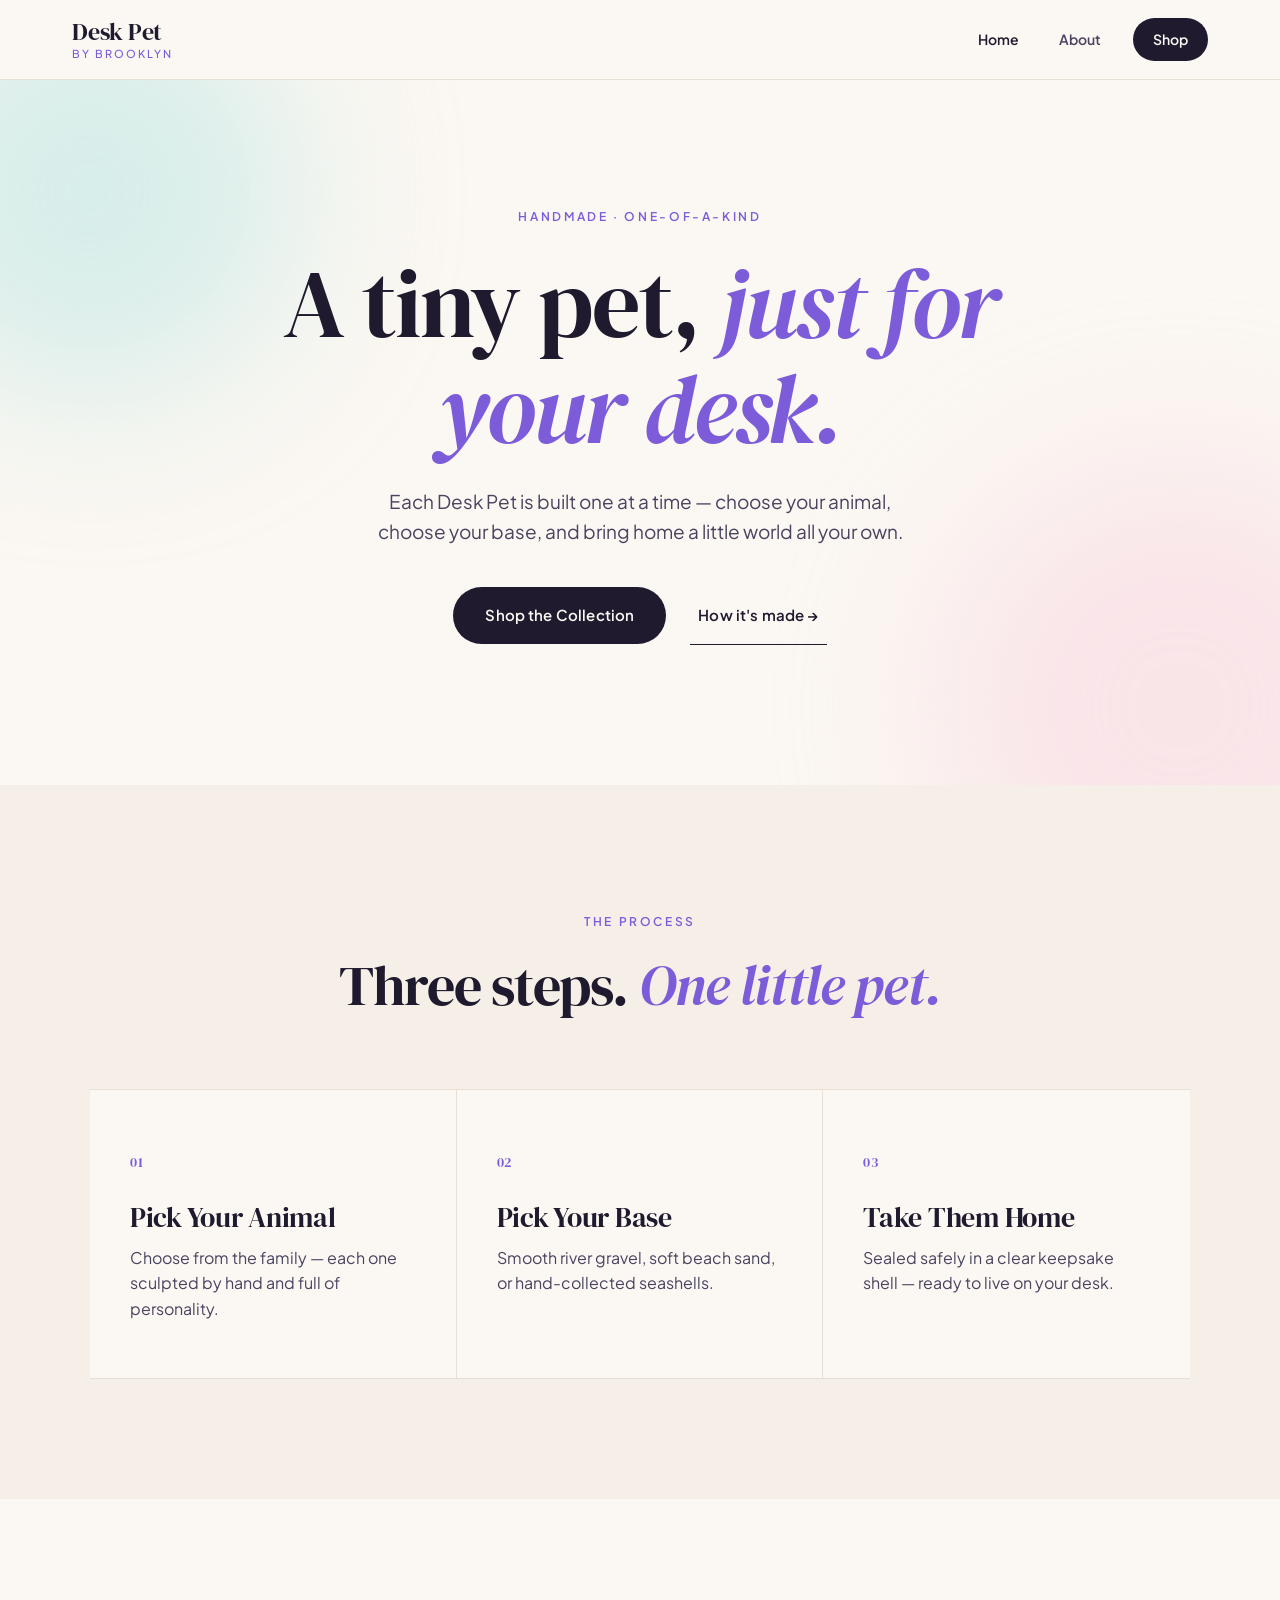
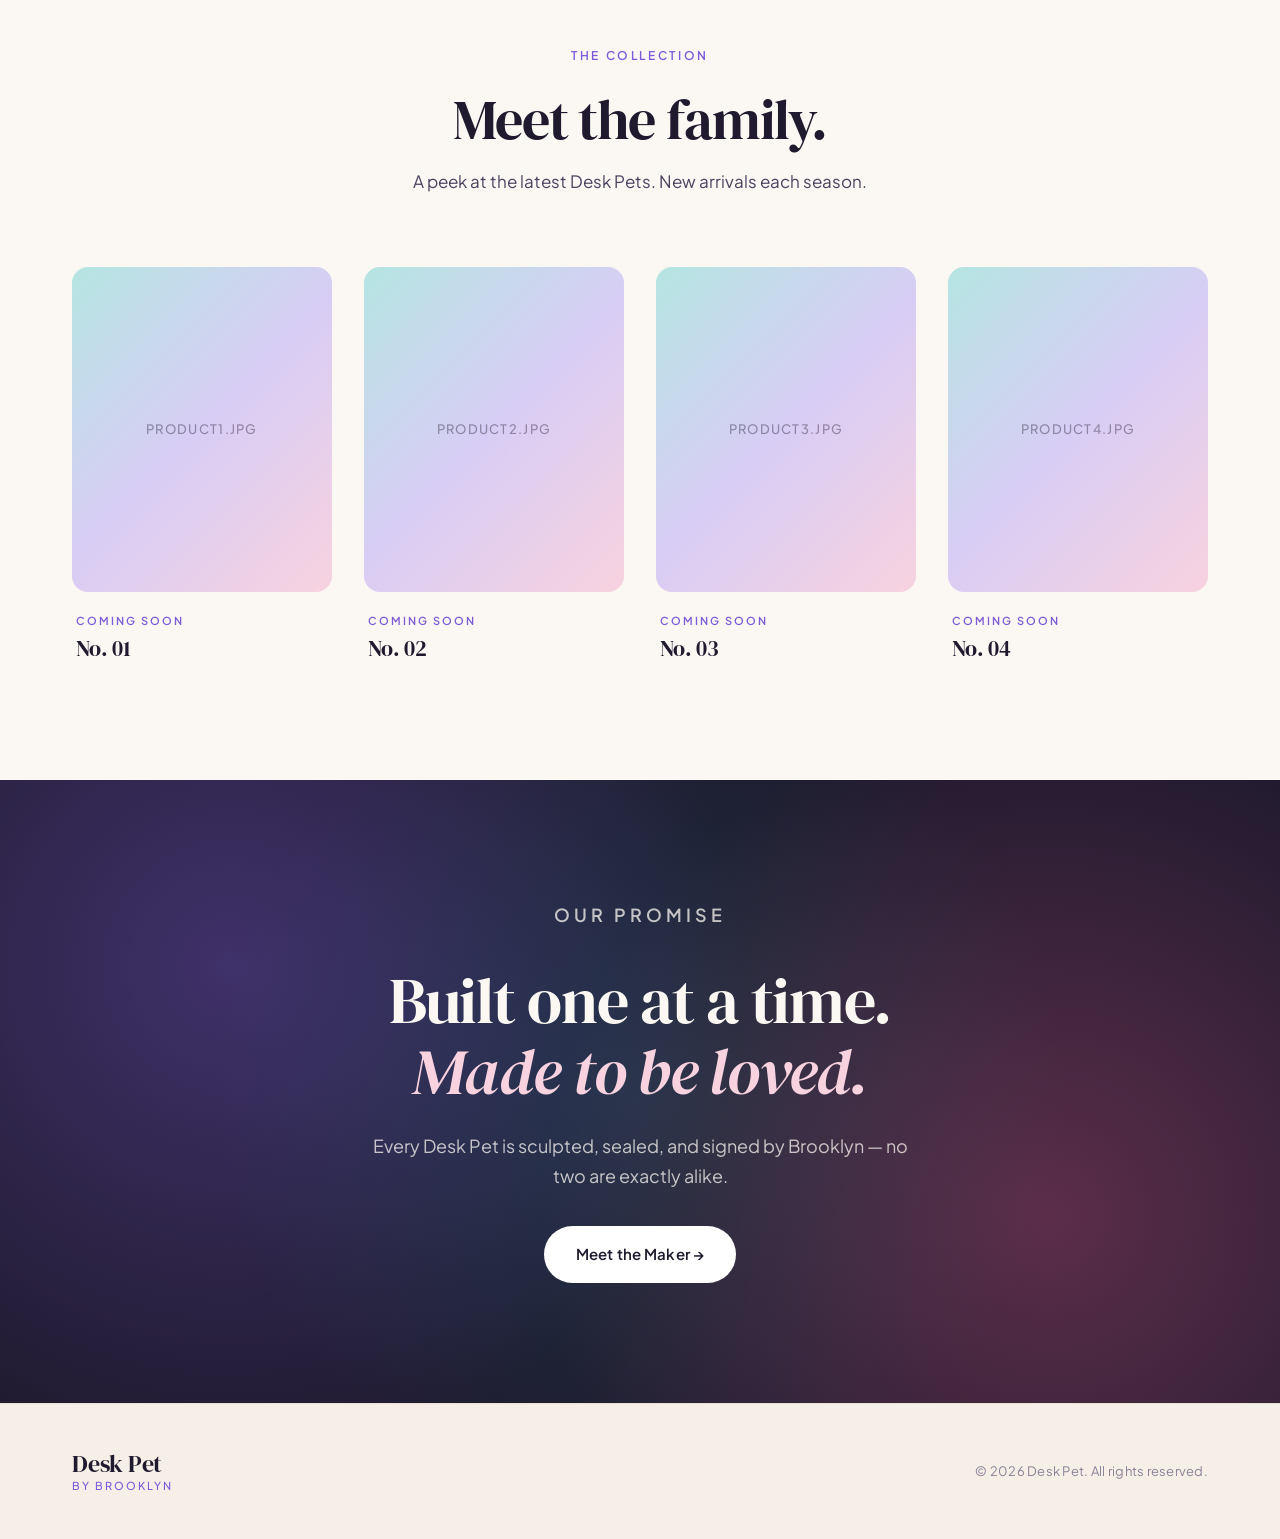
==== index.html @ 59d85c4a "Initial commit: Desk Pet by Brooklyn — home + about pages Co-Authored-By: Claude Opus 4.6 <noreply@a" ====
<!DOCTYPE html>
<html lang="en">
<head>
  <meta charset="UTF-8" />
  <meta name="viewport" content="width=device-width, initial-scale=1.0" />
  <title>Desk Pet — by Brooklyn</title>
  <meta name="description" content="Tiny handmade pets in their own little world. Pick your animal. Pick your base. Take them home." />
  <link rel="preconnect" href="https://fonts.googleapis.com" />
  <link rel="preconnect" href="https://fonts.gstatic.com" crossorigin />
  <link href="https://fonts.googleapis.com/css2?family=DM+Serif+Display:ital@0;1&family=Plus+Jakarta+Sans:wght@400;500;600;700&display=swap" rel="stylesheet" />
  <link rel="stylesheet" href="styles.css" />
</head>
<body>

  <header class="site-header">
    <div class="header-inner">
      <a href="index.html" class="logo">
        <span class="logo-text">Desk Pet</span>
        <span class="logo-by">by Brooklyn</span>
      </a>
      <nav class="site-nav">
        <a href="index.html" class="active">Home</a>
        <a href="about.html">About</a>
        <a href="#shop" class="nav-cta">Shop</a>
      </nav>
    </div>
  </header>

  <!-- HERO -->
  <section class="hero">
    <div class="hero-inner">
      <p class="eyebrow">Handmade · One-of-a-kind</p>
      <h1>A tiny pet, <em>just for your desk.</em></h1>
      <p class="hero-sub">Each Desk Pet is built one at a time — choose your animal, choose your base, and bring home a little world all your own.</p>
      <div class="hero-ctas">
        <a href="#shop" class="btn btn-primary">Shop the Collection</a>
        <a href="#how" class="btn btn-link">How it's made →</a>
      </div>
    </div>
    <div class="hero-decor decor1"></div>
    <div class="hero-decor decor2"></div>
  </section>

  <!-- HOW IT WORKS -->
  <section id="how" class="how">
    <div class="container">
      <div class="section-head">
        <p class="overline">The Process</p>
        <h2>Three steps. <span class="serif-em">One little pet.</span></h2>
      </div>

      <div class="steps">
        <div class="step">
          <span class="step-num">01</span>
          <h3>Pick Your Animal</h3>
          <p>Choose from the family — each one sculpted by hand and full of personality.</p>
        </div>
        <div class="step">
          <span class="step-num">02</span>
          <h3>Pick Your Base</h3>
          <p>Smooth river gravel, soft beach sand, or hand-collected seashells.</p>
        </div>
        <div class="step">
          <span class="step-num">03</span>
          <h3>Take Them Home</h3>
          <p>Sealed safely in a clear keepsake shell — ready to live on your desk.</p>
        </div>
      </div>
    </div>
  </section>

  <!-- PRODUCT GALLERY -->
  <section id="shop" class="gallery">
    <div class="container">
      <div class="section-head">
        <p class="overline">The Collection</p>
        <h2>Meet the family.</h2>
        <p class="section-sub">A peek at the latest Desk Pets. New arrivals each season.</p>
      </div>

      <div class="grid">
        <article class="card">
          <div class="card-img">
            <img src="images/product1.jpg" alt="Desk Pet" onerror="this.parentElement.classList.add('placeholder'); this.style.display='none';" />
            <span class="placeholder-text">product1.jpg</span>
          </div>
          <div class="card-body">
            <p class="card-meta">Coming soon</p>
            <h3>No. 01</h3>
          </div>
        </article>

        <article class="card">
          <div class="card-img">
            <img src="images/product2.jpg" alt="Desk Pet" onerror="this.parentElement.classList.add('placeholder'); this.style.display='none';" />
            <span class="placeholder-text">product2.jpg</span>
          </div>
          <div class="card-body">
            <p class="card-meta">Coming soon</p>
            <h3>No. 02</h3>
          </div>
        </article>

        <article class="card">
          <div class="card-img">
            <img src="images/product3.jpg" alt="Desk Pet" onerror="this.parentElement.classList.add('placeholder'); this.style.display='none';" />
            <span class="placeholder-text">product3.jpg</span>
          </div>
          <div class="card-body">
            <p class="card-meta">Coming soon</p>
            <h3>No. 03</h3>
          </div>
        </article>

        <article class="card">
          <div class="card-img">
            <img src="images/product4.jpg" alt="Desk Pet" onerror="this.parentElement.classList.add('placeholder'); this.style.display='none';" />
            <span class="placeholder-text">product4.jpg</span>
          </div>
          <div class="card-body">
            <p class="card-meta">Coming soon</p>
            <h3>No. 04</h3>
          </div>
        </article>
      </div>
    </div>
  </section>

  <!-- STORY STRIP -->
  <section class="story-strip">
    <div class="container">
      <p class="overline overline-light">Our Promise</p>
      <h2>Built one at a time.<br/><span class="serif-em">Made to be loved.</span></h2>
      <p>Every Desk Pet is sculpted, sealed, and signed by Brooklyn — no two are exactly alike.</p>
      <a href="about.html" class="btn btn-primary-light">Meet the Maker →</a>
    </div>
  </section>

  <footer class="site-footer">
    <div class="container footer-inner">
      <div class="footer-brand">
        <span class="logo-text">Desk Pet</span>
        <span class="logo-by">by Brooklyn</span>
      </div>
      <p class="footer-copy">© <span id="year"></span> Desk Pet. All rights reserved.</p>
    </div>
  </footer>

  <script>
    document.getElementById('year').textContent = new Date().getFullYear();
  </script>
</body>
</html>
---- styles.css ----
/* ===========================================
   Desk Pet — by Brooklyn
   Premium kid-brand aesthetic
   Palette: Teal · Purple · Pink on warm cream
   =========================================== */

:root {
  /* Brand */
  --teal: #0F8A85;
  --teal-soft: #B5E5E2;
  --purple: #7C5CD9;
  --purple-soft: #D8CDF5;
  --pink: #E85A8C;
  --pink-soft: #F8D2DF;

  /* Neutrals */
  --cream: #FBF7F2;
  --cream-2: #F5EFE7;
  --ink: #1F1A2E;
  --ink-2: #4A4360;
  --ink-3: #8A8299;
  --line: #E8E0D5;
  --white: #FFFFFF;

  /* Type */
  --serif: 'DM Serif Display', Georgia, serif;
  --sans: 'Plus Jakarta Sans', system-ui, -apple-system, sans-serif;

  /* Tokens */
  --radius-sm: 10px;
  --radius: 16px;
  --radius-lg: 24px;
  --shadow-sm: 0 1px 2px rgba(31, 26, 46, 0.04), 0 4px 12px rgba(31, 26, 46, 0.04);
  --shadow: 0 4px 12px rgba(31, 26, 46, 0.06), 0 16px 40px rgba(31, 26, 46, 0.06);
  --shadow-lg: 0 24px 60px rgba(31, 26, 46, 0.12);

  --maxw: 1200px;
}

* { box-sizing: border-box; margin: 0; padding: 0; }

html { scroll-behavior: smooth; }

body {
  font-family: var(--sans);
  font-weight: 400;
  font-size: 17px;
  line-height: 1.65;
  color: var(--ink-2);
  background: var(--cream);
  -webkit-font-smoothing: antialiased;
  -moz-osx-font-smoothing: grayscale;
  overflow-x: hidden;
}

h1, h2, h3, h4 {
  font-family: var(--serif);
  font-weight: 400;
  color: var(--ink);
  line-height: 1.1;
  letter-spacing: -0.01em;
}
h1 em, h2 em, h3 em { font-style: italic; }

a {
  color: var(--purple);
  text-decoration: none;
  transition: color .2s ease;
}
a:hover { color: var(--pink); }

img { max-width: 100%; display: block; }

.container {
  max-width: var(--maxw);
  margin: 0 auto;
  padding: 0 32px;
}

/* ===========================================
   Header
   =========================================== */
.site-header {
  position: sticky;
  top: 0;
  z-index: 100;
  background: rgba(251, 247, 242, 0.85);
  backdrop-filter: saturate(180%) blur(14px);
  -webkit-backdrop-filter: saturate(180%) blur(14px);
  border-bottom: 1px solid var(--line);
}
.header-inner {
  max-width: var(--maxw);
  margin: 0 auto;
  padding: 18px 32px;
  display: flex;
  align-items: center;
  justify-content: space-between;
}

.logo {
  display: flex;
  flex-direction: column;
  line-height: 1;
  color: var(--ink);
}
.logo:hover { color: var(--ink); }
.logo-text {
  font-family: var(--serif);
  font-size: 24px;
  letter-spacing: -0.01em;
  color: var(--ink);
}
.logo-by {
  font-family: var(--sans);
  font-size: 11px;
  font-weight: 500;
  text-transform: uppercase;
  letter-spacing: 0.18em;
  color: var(--purple);
  margin-top: 4px;
}

.site-nav {
  display: flex;
  align-items: center;
  gap: 8px;
}
.site-nav a {
  font-family: var(--sans);
  font-weight: 600;
  font-size: 14px;
  color: var(--ink-2);
  padding: 10px 16px;
  border-radius: 999px;
  transition: all .2s ease;
}
.site-nav a:hover { color: var(--ink); background: var(--cream-2); }
.site-nav a.active { color: var(--ink); }
.site-nav .nav-cta {
  background: var(--ink);
  color: var(--cream);
  padding: 10px 20px;
  margin-left: 8px;
}
.site-nav .nav-cta:hover {
  background: var(--purple);
  color: var(--white);
}

/* ===========================================
   Hero
   =========================================== */
.hero {
  position: relative;
  padding: 120px 32px 140px;
  text-align: center;
  overflow: hidden;
}
.hero-inner {
  position: relative;
  z-index: 2;
  max-width: 820px;
  margin: 0 auto;
}

.eyebrow,
.overline {
  display: inline-block;
  font-family: var(--sans);
  font-size: 12px;
  font-weight: 600;
  letter-spacing: 0.22em;
  text-transform: uppercase;
  color: var(--purple);
  margin-bottom: 24px;
}
.overline-light { color: rgba(255,255,255,0.85); }
.overline-spaced { margin-top: 36px; }

.hero h1 {
  font-size: clamp(48px, 8vw, 96px);
  margin-bottom: 24px;
  letter-spacing: -0.02em;
}
.hero h1 em {
  color: var(--purple);
}

.hero-sub {
  font-size: clamp(17px, 1.6vw, 19px);
  color: var(--ink-2);
  max-width: 560px;
  margin: 0 auto 40px;
  line-height: 1.6;
}

.hero-ctas {
  display: flex;
  gap: 24px;
  justify-content: center;
  align-items: center;
  flex-wrap: wrap;
}

/* Subtle decorative shapes */
.hero-decor {
  position: absolute;
  border-radius: 50%;
  filter: blur(80px);
  opacity: 0.5;
  z-index: 0;
  pointer-events: none;
}
.decor1 {
  width: 420px; height: 420px;
  background: var(--teal-soft);
  top: -100px; left: -120px;
}
.decor2 {
  width: 480px; height: 480px;
  background: var(--pink-soft);
  bottom: -160px; right: -140px;
}

/* ===========================================
   Buttons
   =========================================== */
.btn {
  display: inline-flex;
  align-items: center;
  justify-content: center;
  font-family: var(--sans);
  font-weight: 600;
  font-size: 15px;
  letter-spacing: 0.01em;
  cursor: pointer;
  border: none;
  transition: transform .2s ease, background .2s ease, color .2s ease, box-shadow .2s ease;
  white-space: nowrap;
}
.btn-primary {
  background: var(--ink);
  color: var(--cream);
  padding: 16px 32px;
  border-radius: 999px;
}
.btn-primary:hover {
  background: var(--purple);
  color: var(--white);
  transform: translateY(-2px);
  box-shadow: 0 12px 24px rgba(124, 92, 217, 0.25);
}
.btn-primary-light {
  background: var(--white);
  color: var(--ink);
  padding: 16px 32px;
  border-radius: 999px;
}
.btn-primary-light:hover {
  color: var(--purple);
  transform: translateY(-2px);
  box-shadow: 0 12px 24px rgba(0, 0, 0, 0.18);
}
.btn-link {
  background: transparent;
  color: var(--ink);
  padding: 16px 8px;
  border-bottom: 1px solid var(--ink);
  border-radius: 0;
}
.btn-link:hover {
  color: var(--purple);
  border-color: var(--purple);
  transform: none;
}

/* ===========================================
   Section heads
   =========================================== */
.section-head {
  text-align: center;
  margin-bottom: 72px;
  max-width: 720px;
  margin-left: auto;
  margin-right: auto;
}
.section-head h2 {
  font-size: clamp(36px, 5vw, 56px);
  margin-bottom: 16px;
  letter-spacing: -0.02em;
}
.section-head .section-sub {
  color: var(--ink-2);
  font-size: 17px;
}
.serif-em {
  font-style: italic;
  color: var(--purple);
}

/* ===========================================
   How it works
   =========================================== */
.how {
  padding: 120px 0;
  background: var(--cream-2);
  position: relative;
}
.steps {
  display: grid;
  grid-template-columns: repeat(3, 1fr);
  gap: 0;
  max-width: 1100px;
  margin: 0 auto;
  border-top: 1px solid var(--line);
}
.step {
  padding: 56px 40px;
  border-bottom: 1px solid var(--line);
  border-right: 1px solid var(--line);
  background: var(--cream);
  transition: background .25s ease;
}
.step:last-child { border-right: none; }
.step:hover { background: var(--white); }

.step-num {
  display: inline-block;
  font-family: var(--serif);
  font-size: 14px;
  color: var(--purple);
  margin-bottom: 28px;
  letter-spacing: 0.04em;
}
.step h3 {
  font-size: 28px;
  margin-bottom: 12px;
  letter-spacing: -0.01em;
}
.step p {
  color: var(--ink-2);
  font-size: 16px;
  line-height: 1.6;
}

/* ===========================================
   Product Gallery
   =========================================== */
.gallery {
  padding: 140px 0 120px;
}

.grid {
  display: grid;
  grid-template-columns: repeat(4, 1fr);
  gap: 32px;
}

.card {
  background: transparent;
  border-radius: 0;
  transition: transform .35s cubic-bezier(.2,.7,.2,1);
}
.card:hover { transform: translateY(-6px); }

.card-img {
  position: relative;
  aspect-ratio: 4 / 5;
  background: linear-gradient(135deg, var(--teal-soft) 0%, var(--purple-soft) 50%, var(--pink-soft) 100%);
  overflow: hidden;
  border-radius: var(--radius);
  margin-bottom: 20px;
}
.card-img img {
  width: 100%;
  height: 100%;
  object-fit: cover;
  transition: transform .6s cubic-bezier(.2,.7,.2,1);
}
.card:hover .card-img img { transform: scale(1.04); }

.placeholder-text {
  position: absolute;
  inset: 0;
  display: none;
  align-items: center;
  justify-content: center;
  font-family: var(--sans);
  font-size: 13px;
  font-weight: 500;
  letter-spacing: 0.1em;
  text-transform: uppercase;
  color: var(--ink);
  opacity: 0.4;
}
.card-img.placeholder .placeholder-text { display: flex; }

.card-body { padding: 0 4px; }
.card-meta {
  font-family: var(--sans);
  font-size: 11px;
  font-weight: 600;
  letter-spacing: 0.18em;
  text-transform: uppercase;
  color: var(--purple);
  margin-bottom: 6px;
}
.card-body h3 {
  font-size: 22px;
  letter-spacing: -0.01em;
}

/* ===========================================
   Story Strip
   =========================================== */
.story-strip {
  background: var(--ink);
  color: var(--cream);
  padding: 120px 0;
  text-align: center;
  position: relative;
  overflow: hidden;
}
.story-strip::before {
  content: '';
  position: absolute;
  inset: 0;
  background:
    radial-gradient(circle at 18% 30%, rgba(124, 92, 217, 0.35) 0%, transparent 45%),
    radial-gradient(circle at 82% 70%, rgba(232, 90, 140, 0.3) 0%, transparent 45%),
    radial-gradient(circle at 50% 50%, rgba(15, 138, 133, 0.2) 0%, transparent 60%);
  pointer-events: none;
}
.story-strip .container { position: relative; z-index: 1; }
.story-strip h2 {
  font-size: clamp(36px, 5vw, 64px);
  color: var(--cream);
  margin-bottom: 24px;
  letter-spacing: -0.02em;
}
.story-strip h2 .serif-em { color: var(--pink-soft); }
.story-strip p {
  color: rgba(251, 247, 242, 0.75);
  font-size: 18px;
  max-width: 560px;
  margin: 0 auto 36px;
}

/* ===========================================
   About page
   =========================================== */
.about-hero {
  position: relative;
  padding: 100px 32px 60px;
  text-align: center;
  overflow: hidden;
}
.about-hero h1 {
  font-size: clamp(48px, 7vw, 88px);
  margin-bottom: 20px;
  letter-spacing: -0.02em;
}
.about-hero h1 em { color: var(--purple); }
.about-tagline {
  font-size: 19px;
  color: var(--ink-2);
  max-width: 540px;
  margin: 0 auto;
}

.about {
  padding: 80px 0 120px;
}

.about-grid {
  display: grid;
  grid-template-columns: 1fr 1.2fr;
  gap: 80px;
  align-items: start;
  margin-bottom: 120px;
}

.photo-frame {
  position: relative;
  aspect-ratio: 4 / 5;
  border-radius: var(--radius-lg);
  background: linear-gradient(135deg, var(--teal-soft) 0%, var(--purple-soft) 100%);
  overflow: hidden;
  box-shadow: var(--shadow-lg);
}
.photo-frame img {
  width: 100%;
  height: 100%;
  object-fit: cover;
}
.photo-frame.placeholder .placeholder-text { display: flex; }

.about-bio h2 {
  font-size: clamp(28px, 3.5vw, 40px);
  margin: 12px 0 20px;
  letter-spacing: -0.01em;
}
.about-bio p {
  color: var(--ink-2);
  font-size: 17px;
  line-height: 1.75;
}

.muted-placeholder {
  font-style: italic;
  color: var(--ink-3) !important;
  background: var(--cream-2);
  padding: 14px 18px;
  border-radius: var(--radius-sm);
  border-left: 3px solid var(--purple-soft);
  font-size: 15px !important;
}

/* Fun facts */
.fun-facts { margin-top: 40px; }
.facts-grid {
  display: grid;
  grid-template-columns: repeat(4, 1fr);
  gap: 0;
  border-top: 1px solid var(--line);
  border-bottom: 1px solid var(--line);
}
.fact {
  padding: 36px 24px;
  text-align: center;
  border-right: 1px solid var(--line);
}
.fact:last-child { border-right: none; }

.fact-label {
  font-family: var(--sans);
  font-size: 11px;
  font-weight: 600;
  letter-spacing: 0.18em;
  text-transform: uppercase;
  color: var(--purple);
  margin-bottom: 12px;
}
.fact-value {
  font-family: var(--serif);
  font-size: 22px;
  color: var(--ink);
}
.fact .muted-placeholder {
  display: inline-block;
  font-size: 14px !important;
  background: transparent;
  border: none;
  padding: 0;
  color: var(--ink-3) !important;
}

/* ===========================================
   Footer
   =========================================== */
.site-footer {
  background: var(--cream-2);
  border-top: 1px solid var(--line);
  padding: 48px 0;
}
.footer-inner {
  display: flex;
  align-items: center;
  justify-content: space-between;
  gap: 24px;
  flex-wrap: wrap;
}
.footer-brand {
  display: flex;
  flex-direction: column;
  line-height: 1;
}
.footer-copy {
  font-size: 13px;
  color: var(--ink-3);
  letter-spacing: 0.02em;
}

/* ===========================================
   Responsive
   =========================================== */
@media (max-width: 960px) {
  .grid { grid-template-columns: repeat(2, 1fr); gap: 24px; }
  .steps { grid-template-columns: 1fr; }
  .step { border-right: none; }
  .step:last-child { border-bottom: none; }
  .about-grid { grid-template-columns: 1fr; gap: 48px; }
  .photo-frame { max-width: 380px; margin: 0 auto; }
  .facts-grid { grid-template-columns: repeat(2, 1fr); }
  .fact:nth-child(2) { border-right: none; }
  .fact:nth-child(1), .fact:nth-child(2) { border-bottom: 1px solid var(--line); }
}

@media (max-width: 640px) {
  .container { padding: 0 20px; }
  .header-inner { padding: 14px 20px; }
  .site-nav a { padding: 8px 12px; font-size: 13px; }
  .site-nav .nav-cta { padding: 10px 16px; }

  .hero { padding: 80px 20px 100px; }
  .how { padding: 80px 0; }
  .gallery { padding: 80px 0; }
  .story-strip { padding: 80px 0; }
  .about { padding: 60px 0 80px; }
  .about-hero { padding: 60px 20px 40px; }

  .section-head { margin-bottom: 48px; }

  .hero-ctas { flex-direction: column; gap: 16px; width: 100%; }
  .hero-ctas .btn { width: 100%; }

  .grid { grid-template-columns: 1fr; gap: 32px; }
  .step { padding: 40px 24px; }

  .about-grid { gap: 40px; margin-bottom: 80px; }

  .footer-inner { flex-direction: column; text-align: center; }
}
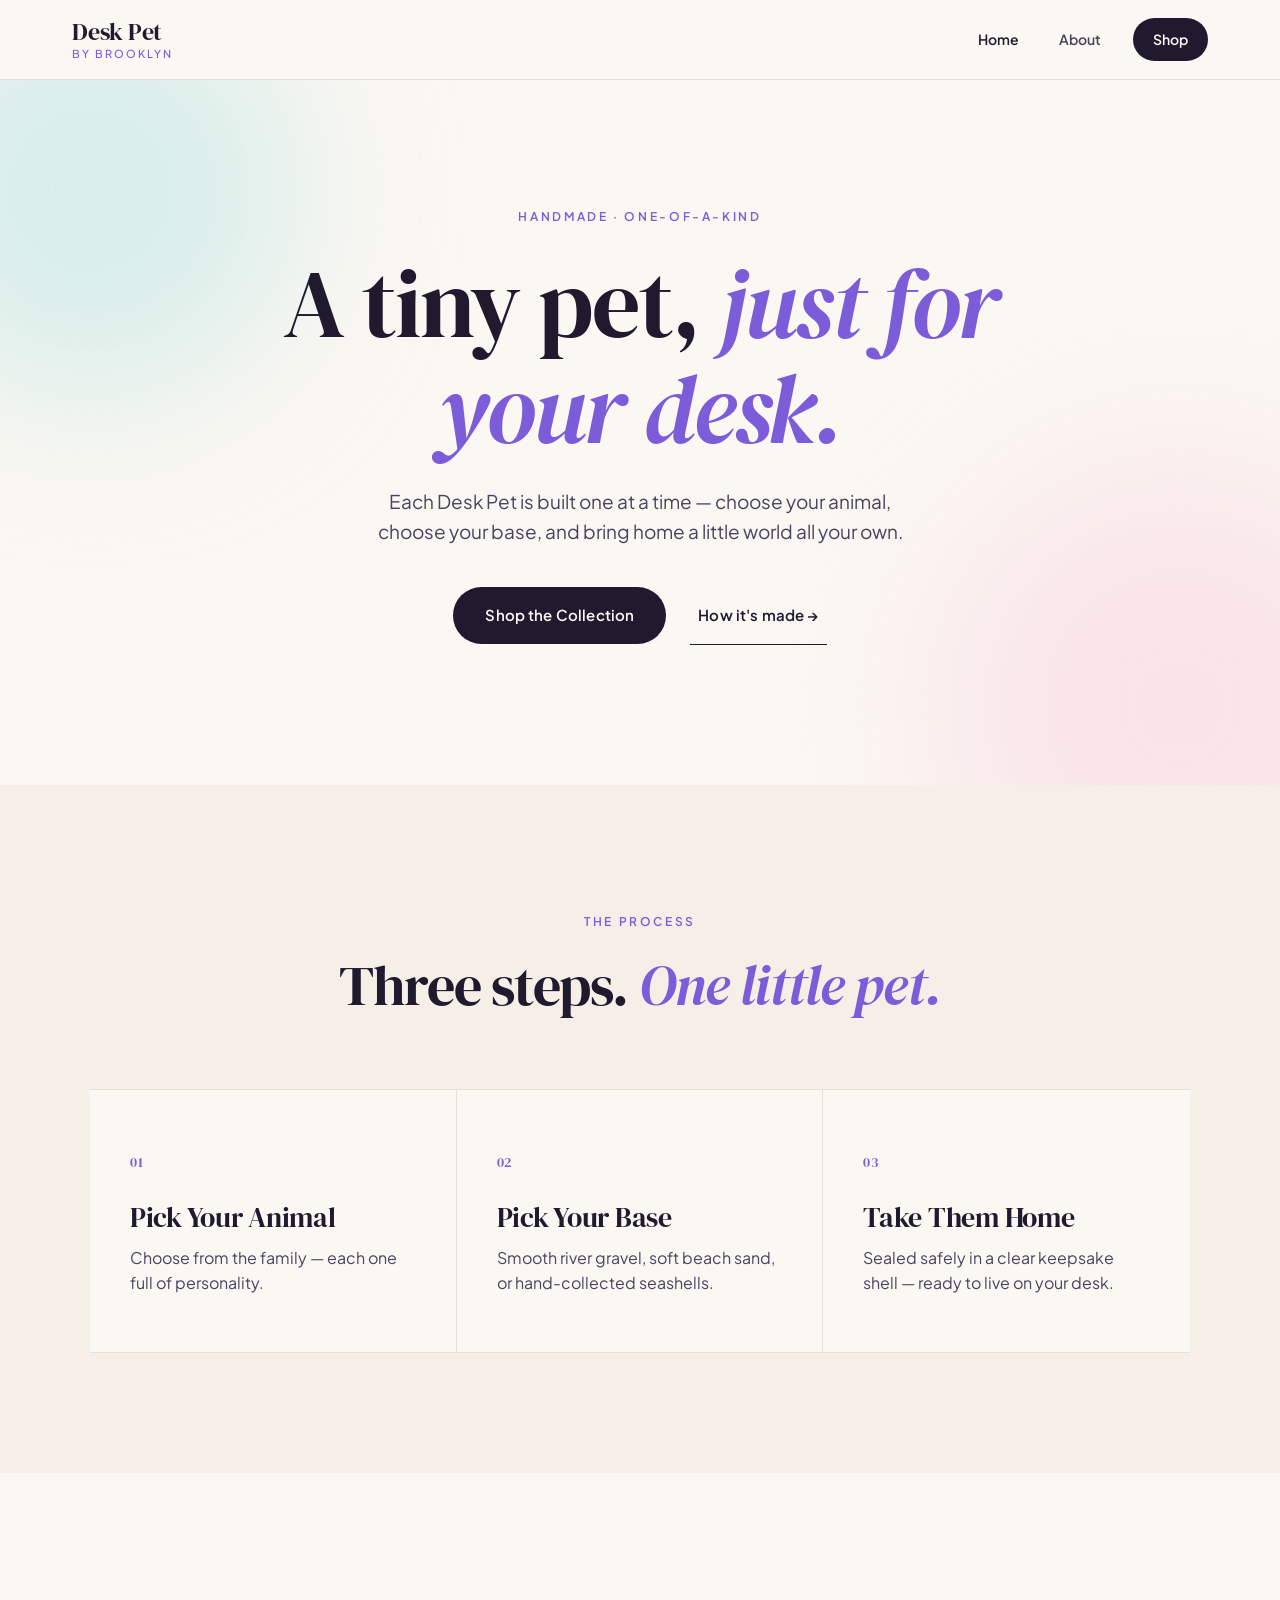
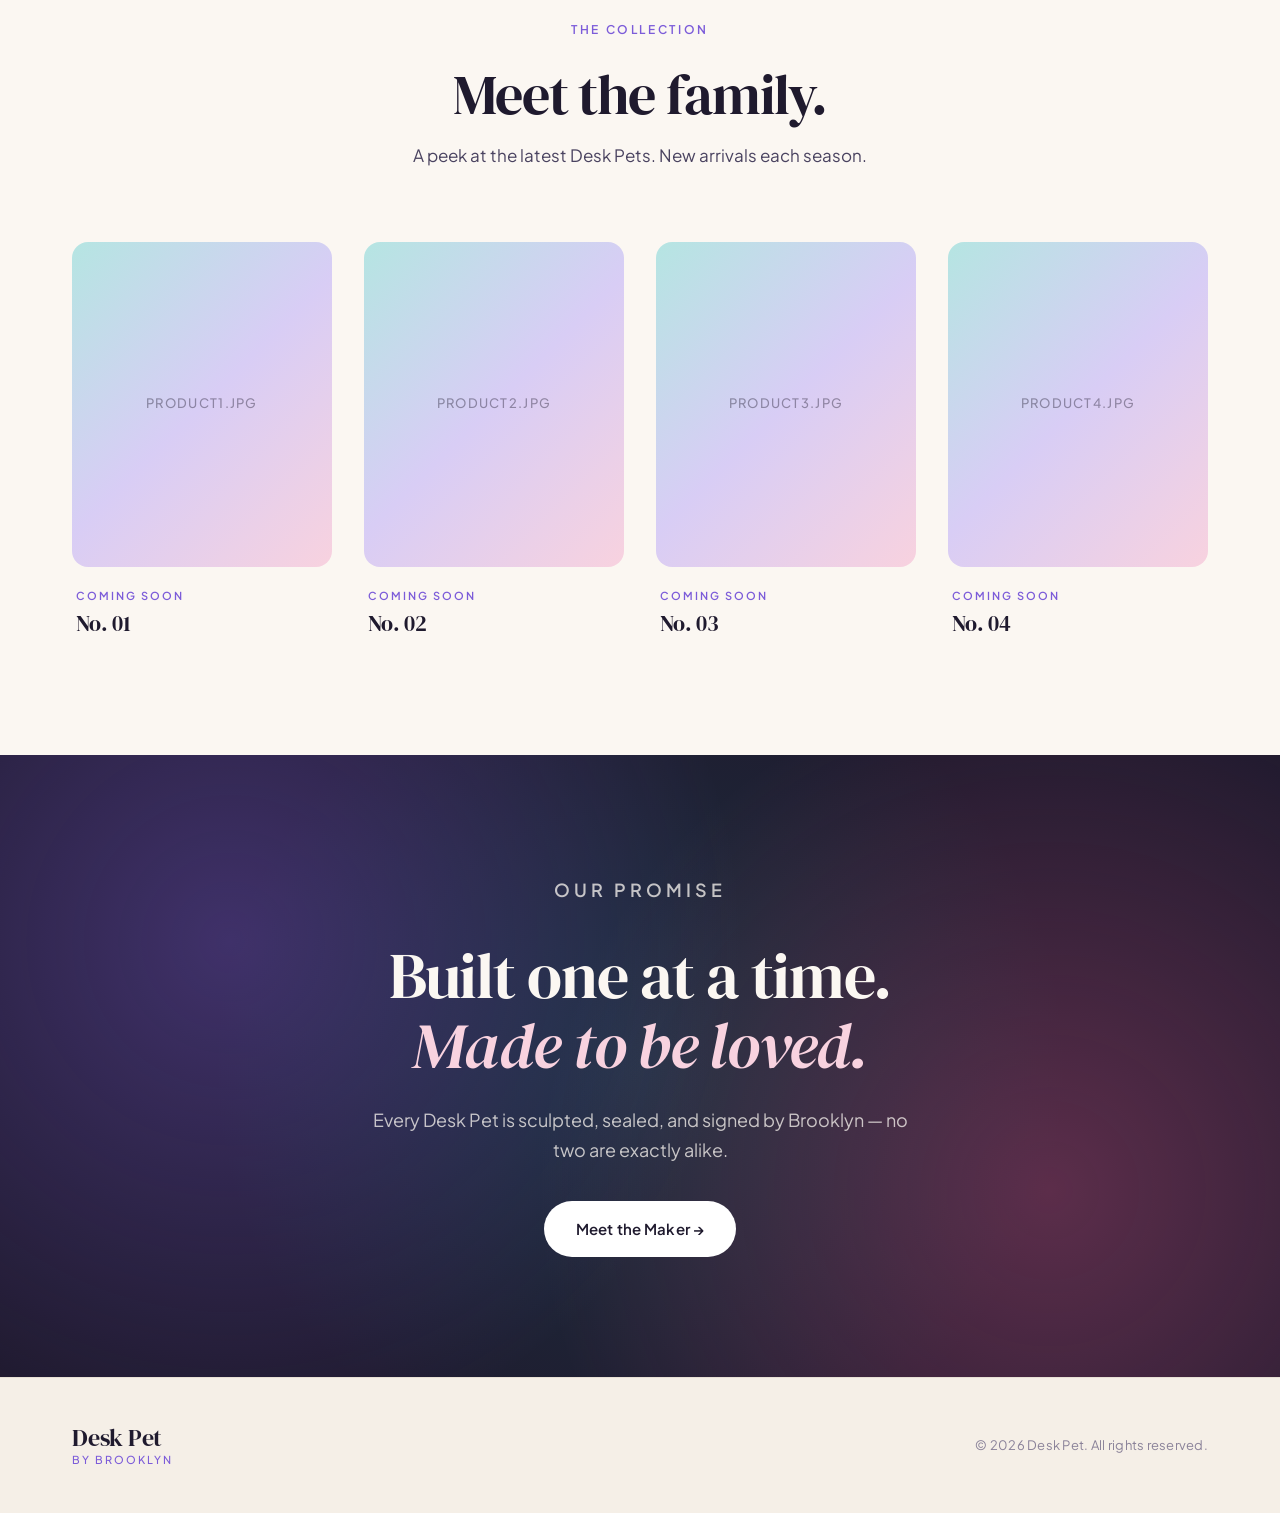
==== commit a622afe6: "Remove 'sculpted by hand' line from Step 1 Co-Authored-By: Claude Opus 4.6 <noreply@anthropic.com>" ====
--- a/index.html
+++ b/index.html
@@ -53,7 +53,7 @@
         <div class="step">
           <span class="step-num">01</span>
           <h3>Pick Your Animal</h3>
-          <p>Choose from the family — each one sculpted by hand and full of personality.</p>
+          <p>Choose from the family — each one full of personality.</p>
         </div>
         <div class="step">
           <span class="step-num">02</span>
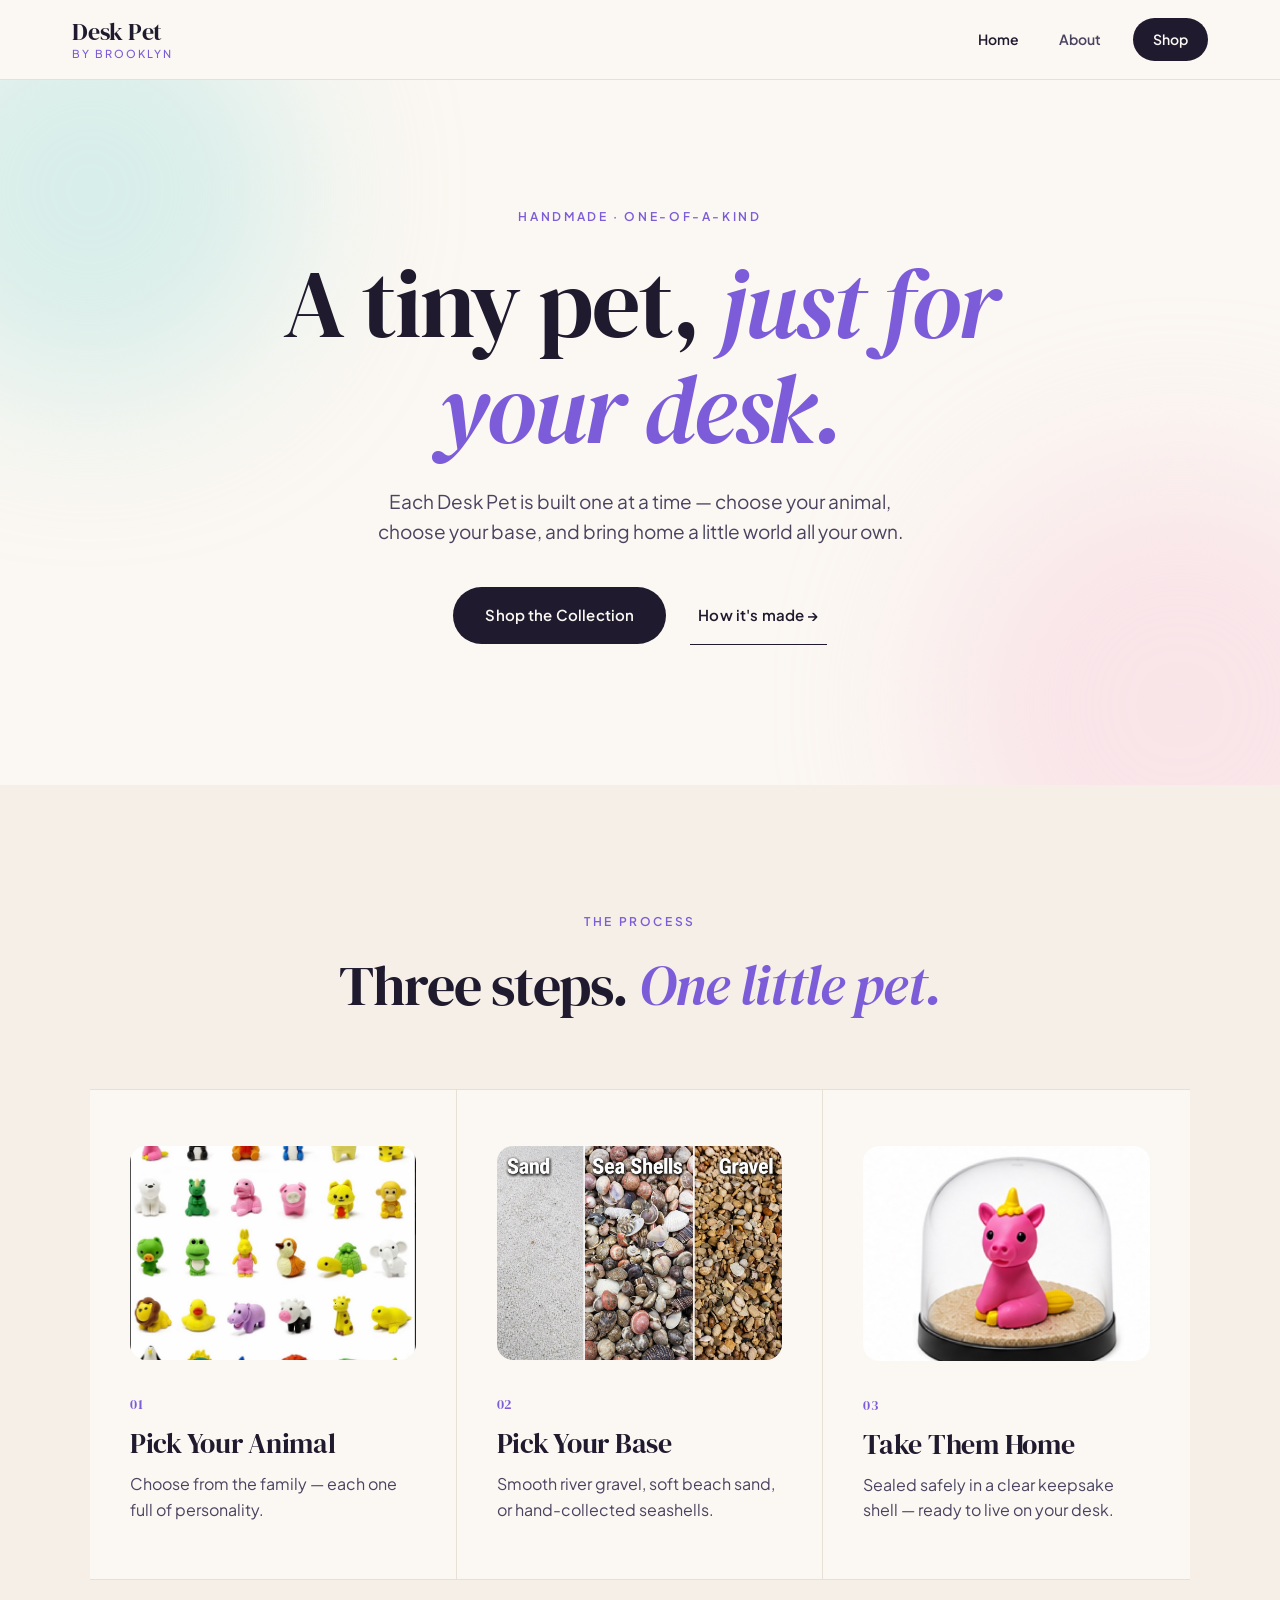
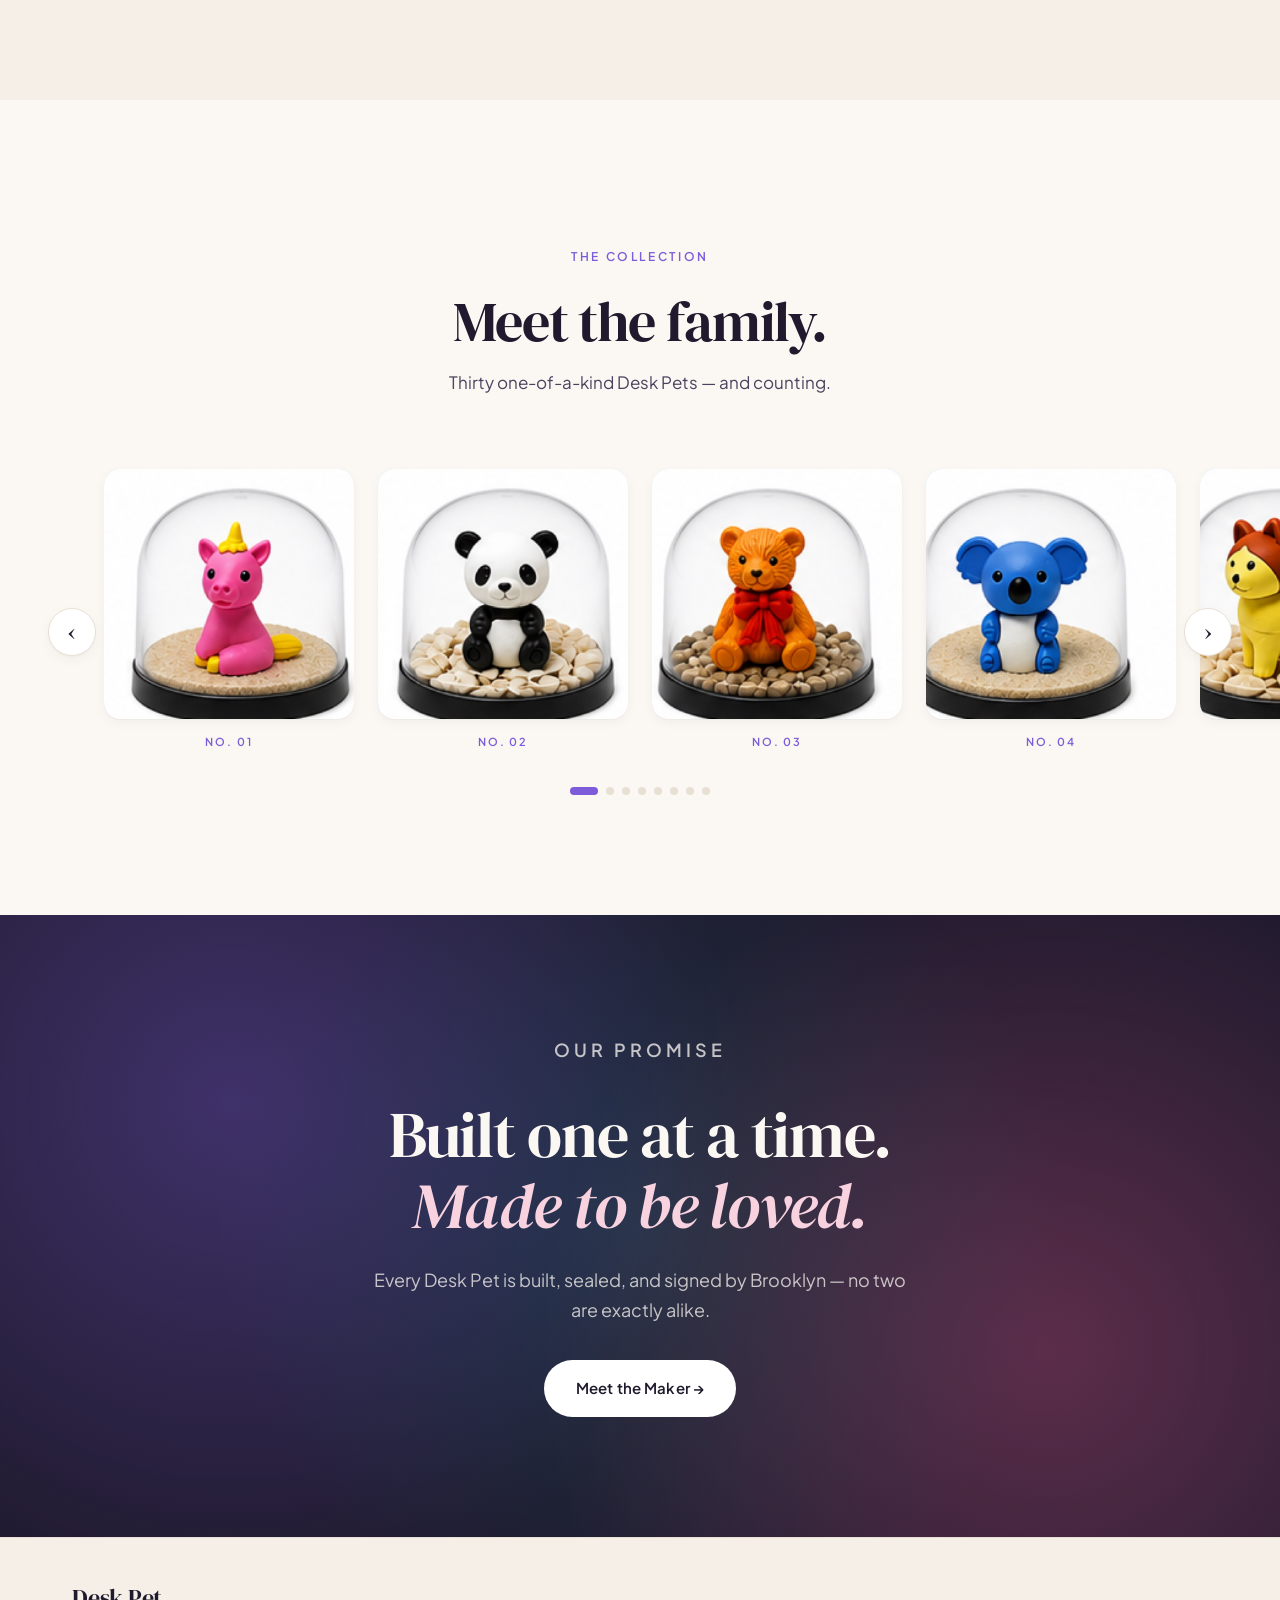
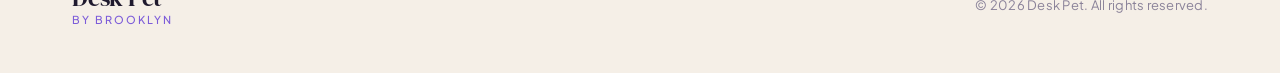
==== commit ba5ed51e: "Add Step 1/2 images and 30-pet carousel for 'Meet the family' - Optimized Step 1, Step 2, and 30 des" ====
--- a/index.html
+++ b/index.html
@@ -51,16 +51,19 @@
 
       <div class="steps">
         <div class="step">
+          <div class="step-img"><img src="images/step1.jpg" alt="A colorful selection of animal figures to choose from" /></div>
           <span class="step-num">01</span>
           <h3>Pick Your Animal</h3>
           <p>Choose from the family — each one full of personality.</p>
         </div>
         <div class="step">
+          <div class="step-img"><img src="images/step2.jpg" alt="Bases to choose from: gravel, sand, or seashells" /></div>
           <span class="step-num">02</span>
           <h3>Pick Your Base</h3>
           <p>Smooth river gravel, soft beach sand, or hand-collected seashells.</p>
         </div>
         <div class="step">
+          <div class="step-img"><img src="images/desk_pets_web/pet_01.jpg" alt="A finished Desk Pet" /></div>
           <span class="step-num">03</span>
           <h3>Take Them Home</h3>
           <p>Sealed safely in a clear keepsake shell — ready to live on your desk.</p>
@@ -75,54 +78,16 @@
       <div class="section-head">
         <p class="overline">The Collection</p>
         <h2>Meet the family.</h2>
-        <p class="section-sub">A peek at the latest Desk Pets. New arrivals each season.</p>
-      </div>
-
-      <div class="grid">
-        <article class="card">
-          <div class="card-img">
-            <img src="images/product1.jpg" alt="Desk Pet" onerror="this.parentElement.classList.add('placeholder'); this.style.display='none';" />
-            <span class="placeholder-text">product1.jpg</span>
-          </div>
-          <div class="card-body">
-            <p class="card-meta">Coming soon</p>
-            <h3>No. 01</h3>
-          </div>
-        </article>
-
-        <article class="card">
-          <div class="card-img">
-            <img src="images/product2.jpg" alt="Desk Pet" onerror="this.parentElement.classList.add('placeholder'); this.style.display='none';" />
-            <span class="placeholder-text">product2.jpg</span>
-          </div>
-          <div class="card-body">
-            <p class="card-meta">Coming soon</p>
-            <h3>No. 02</h3>
-          </div>
-        </article>
-
-        <article class="card">
-          <div class="card-img">
-            <img src="images/product3.jpg" alt="Desk Pet" onerror="this.parentElement.classList.add('placeholder'); this.style.display='none';" />
-            <span class="placeholder-text">product3.jpg</span>
-          </div>
-          <div class="card-body">
-            <p class="card-meta">Coming soon</p>
-            <h3>No. 03</h3>
-          </div>
-        </article>
-
-        <article class="card">
-          <div class="card-img">
-            <img src="images/product4.jpg" alt="Desk Pet" onerror="this.parentElement.classList.add('placeholder'); this.style.display='none';" />
-            <span class="placeholder-text">product4.jpg</span>
-          </div>
-          <div class="card-body">
-            <p class="card-meta">Coming soon</p>
-            <h3>No. 04</h3>
-          </div>
-        </article>
-      </div>
+        <p class="section-sub">Thirty one-of-a-kind Desk Pets — and counting.</p>
+      </div>
+    </div>
+
+    <!-- Cycling carousel -->
+    <div class="carousel" id="petCarousel" aria-label="Desk Pet carousel">
+      <button class="carousel-btn carousel-prev" aria-label="Previous">‹</button>
+      <div class="carousel-track" id="petTrack"></div>
+      <button class="carousel-btn carousel-next" aria-label="Next">›</button>
+      <div class="carousel-dots" id="petDots"></div>
     </div>
   </section>
 
@@ -131,7 +96,7 @@
     <div class="container">
       <p class="overline overline-light">Our Promise</p>
       <h2>Built one at a time.<br/><span class="serif-em">Made to be loved.</span></h2>
-      <p>Every Desk Pet is sculpted, sealed, and signed by Brooklyn — no two are exactly alike.</p>
+      <p>Every Desk Pet is built, sealed, and signed by Brooklyn — no two are exactly alike.</p>
       <a href="about.html" class="btn btn-primary-light">Meet the Maker →</a>
     </div>
   </section>
@@ -148,6 +113,121 @@
 
   <script>
     document.getElementById('year').textContent = new Date().getFullYear();
+
+    /* ---------- Desk Pet carousel ---------- */
+    (function() {
+      const TOTAL = 30;
+      const VISIBLE_DESKTOP = 4;
+      const VISIBLE_TABLET = 3;
+      const VISIBLE_MOBILE = 1;
+      const AUTOPLAY_MS = 3500;
+
+      const track = document.getElementById('petTrack');
+      const dotsWrap = document.getElementById('petDots');
+      const prevBtn = document.querySelector('.carousel-prev');
+      const nextBtn = document.querySelector('.carousel-next');
+
+      // Build slides
+      for (let i = 1; i <= TOTAL; i++) {
+        const num = String(i).padStart(2, '0');
+        const slide = document.createElement('div');
+        slide.className = 'carousel-slide';
+        slide.innerHTML = `
+          <div class="carousel-card">
+            <div class="carousel-img">
+              <img src="images/desk_pets_web/pet_${num}.jpg" alt="Desk Pet No. ${num}" loading="lazy" />
+            </div>
+            <p class="carousel-meta">No. ${num}</p>
+          </div>
+        `;
+        track.appendChild(slide);
+      }
+
+      function visibleCount() {
+        if (window.innerWidth <= 640) return VISIBLE_MOBILE;
+        if (window.innerWidth <= 960) return VISIBLE_TABLET;
+        return VISIBLE_DESKTOP;
+      }
+
+      let index = 0;
+      let autoplayTimer = null;
+
+      function pageCount() {
+        return Math.max(1, TOTAL - visibleCount() + 1);
+      }
+
+      function update() {
+        const v = visibleCount();
+        const slideWidth = track.querySelector('.carousel-slide').getBoundingClientRect().width;
+        const gap = parseFloat(getComputedStyle(track).gap || 0);
+        track.style.transform = `translateX(${-(slideWidth + gap) * index}px)`;
+        renderDots();
+      }
+
+      function renderDots() {
+        const dotsTotal = Math.ceil(TOTAL / visibleCount());
+        const activeDot = Math.floor(index / visibleCount());
+        dotsWrap.innerHTML = '';
+        for (let i = 0; i < dotsTotal; i++) {
+          const d = document.createElement('button');
+          d.className = 'carousel-dot' + (i === activeDot ? ' active' : '');
+          d.setAttribute('aria-label', `Go to slide group ${i + 1}`);
+          d.addEventListener('click', () => {
+            index = Math.min(i * visibleCount(), TOTAL - visibleCount());
+            update();
+            restartAutoplay();
+          });
+          dotsWrap.appendChild(d);
+        }
+      }
+
+      function next() {
+        index = (index + 1) % pageCount();
+        update();
+      }
+      function prev() {
+        index = (index - 1 + pageCount()) % pageCount();
+        update();
+      }
+
+      function startAutoplay() {
+        autoplayTimer = setInterval(next, AUTOPLAY_MS);
+      }
+      function stopAutoplay() {
+        if (autoplayTimer) clearInterval(autoplayTimer);
+      }
+      function restartAutoplay() {
+        stopAutoplay();
+        startAutoplay();
+      }
+
+      nextBtn.addEventListener('click', () => { next(); restartAutoplay(); });
+      prevBtn.addEventListener('click', () => { prev(); restartAutoplay(); });
+
+      const carousel = document.getElementById('petCarousel');
+      carousel.addEventListener('mouseenter', stopAutoplay);
+      carousel.addEventListener('mouseleave', startAutoplay);
+
+      // Touch swipe
+      let touchStartX = 0;
+      track.addEventListener('touchstart', (e) => {
+        touchStartX = e.touches[0].clientX;
+        stopAutoplay();
+      }, { passive: true });
+      track.addEventListener('touchend', (e) => {
+        const dx = e.changedTouches[0].clientX - touchStartX;
+        if (Math.abs(dx) > 40) { dx < 0 ? next() : prev(); }
+        startAutoplay();
+      });
+
+      window.addEventListener('resize', () => {
+        if (index > pageCount() - 1) index = 0;
+        update();
+      });
+
+      update();
+      startAutoplay();
+    })();
   </script>
 </body>
 </html>
--- a/styles.css
+++ b/styles.css
@@ -325,12 +325,28 @@
 .step:last-child { border-right: none; }
 .step:hover { background: var(--white); }
 
+.step-img {
+  width: 100%;
+  aspect-ratio: 4 / 3;
+  border-radius: var(--radius);
+  overflow: hidden;
+  margin-bottom: 28px;
+  background: linear-gradient(135deg, var(--teal-soft) 0%, var(--purple-soft) 50%, var(--pink-soft) 100%);
+}
+.step-img img {
+  width: 100%;
+  height: 100%;
+  object-fit: cover;
+  transition: transform .6s cubic-bezier(.2,.7,.2,1);
+}
+.step:hover .step-img img { transform: scale(1.04); }
+
 .step-num {
   display: inline-block;
   font-family: var(--serif);
   font-size: 14px;
   color: var(--purple);
-  margin-bottom: 28px;
+  margin-bottom: 12px;
   letter-spacing: 0.04em;
 }
 .step h3 {
@@ -409,6 +425,115 @@
 .card-body h3 {
   font-size: 22px;
   letter-spacing: -0.01em;
+}
+
+/* ===========================================
+   Carousel (Meet the family)
+   =========================================== */
+.carousel {
+  position: relative;
+  max-width: var(--maxw);
+  margin: 0 auto;
+  padding: 0 64px;
+}
+
+.carousel-track {
+  display: flex;
+  gap: 24px;
+  transition: transform .6s cubic-bezier(.2,.7,.2,1);
+  will-change: transform;
+}
+
+.carousel-slide {
+  flex: 0 0 calc((100% - 24px * 3) / 4); /* 4 visible, 3 gaps */
+  min-width: 0;
+}
+
+.carousel-card {
+  display: flex;
+  flex-direction: column;
+}
+.carousel-img {
+  position: relative;
+  aspect-ratio: 1 / 1;
+  background: linear-gradient(135deg, var(--teal-soft) 0%, var(--purple-soft) 50%, var(--pink-soft) 100%);
+  border-radius: var(--radius);
+  overflow: hidden;
+  margin-bottom: 14px;
+  box-shadow: var(--shadow-sm);
+}
+.carousel-img img {
+  width: 100%;
+  height: 100%;
+  object-fit: cover;
+  transition: transform .6s cubic-bezier(.2,.7,.2,1);
+}
+.carousel-card:hover .carousel-img img { transform: scale(1.05); }
+
+.carousel-meta {
+  font-family: var(--sans);
+  font-size: 11px;
+  font-weight: 600;
+  letter-spacing: 0.18em;
+  text-transform: uppercase;
+  color: var(--purple);
+  text-align: center;
+}
+
+.carousel-btn {
+  position: absolute;
+  top: 50%;
+  transform: translateY(-50%);
+  width: 48px;
+  height: 48px;
+  border-radius: 50%;
+  border: 1px solid var(--line);
+  background: var(--white);
+  color: var(--ink);
+  font-size: 24px;
+  font-family: var(--serif);
+  line-height: 1;
+  cursor: pointer;
+  display: flex;
+  align-items: center;
+  justify-content: center;
+  box-shadow: var(--shadow-sm);
+  transition: all .2s ease;
+  z-index: 2;
+}
+.carousel-btn:hover {
+  background: var(--ink);
+  color: var(--cream);
+  border-color: var(--ink);
+  transform: translateY(-50%) scale(1.05);
+}
+.carousel-prev { left: 8px; }
+.carousel-next { right: 8px; }
+.carousel-prev::before { content: ''; }
+.carousel-next::before { content: ''; }
+
+.carousel-dots {
+  display: flex;
+  justify-content: center;
+  gap: 8px;
+  margin-top: 36px;
+  padding: 0 64px;
+}
+.carousel-dot {
+  width: 8px;
+  height: 8px;
+  border-radius: 50%;
+  border: none;
+  background: var(--line);
+  cursor: pointer;
+  padding: 0;
+  transition: all .2s ease;
+}
+.carousel-dot:hover { background: var(--purple-soft); }
+.carousel-dot.active {
+  background: var(--purple);
+  width: 28px;
+  border-radius: 999px;
 }
 
 /* ===========================================
@@ -595,6 +720,9 @@
   .facts-grid { grid-template-columns: repeat(2, 1fr); }
   .fact:nth-child(2) { border-right: none; }
   .fact:nth-child(1), .fact:nth-child(2) { border-bottom: 1px solid var(--line); }
+
+  /* Carousel: 3 visible */
+  .carousel-slide { flex-basis: calc((100% - 24px * 2) / 3); }
 }
 
 @media (max-width: 640px) {
@@ -618,6 +746,14 @@
   .grid { grid-template-columns: 1fr; gap: 32px; }
   .step { padding: 40px 24px; }
 
+  /* Carousel: 1 visible on phone */
+  .carousel { padding: 0 44px; }
+  .carousel-slide { flex-basis: 100%; }
+  .carousel-btn { width: 36px; height: 36px; font-size: 20px; }
+  .carousel-prev { left: 4px; }
+  .carousel-next { right: 4px; }
+  .carousel-dots { padding: 0 20px; flex-wrap: wrap; }
+
   .about-grid { gap: 40px; margin-bottom: 80px; }
 
   .footer-inner { flex-direction: column; text-align: center; }
